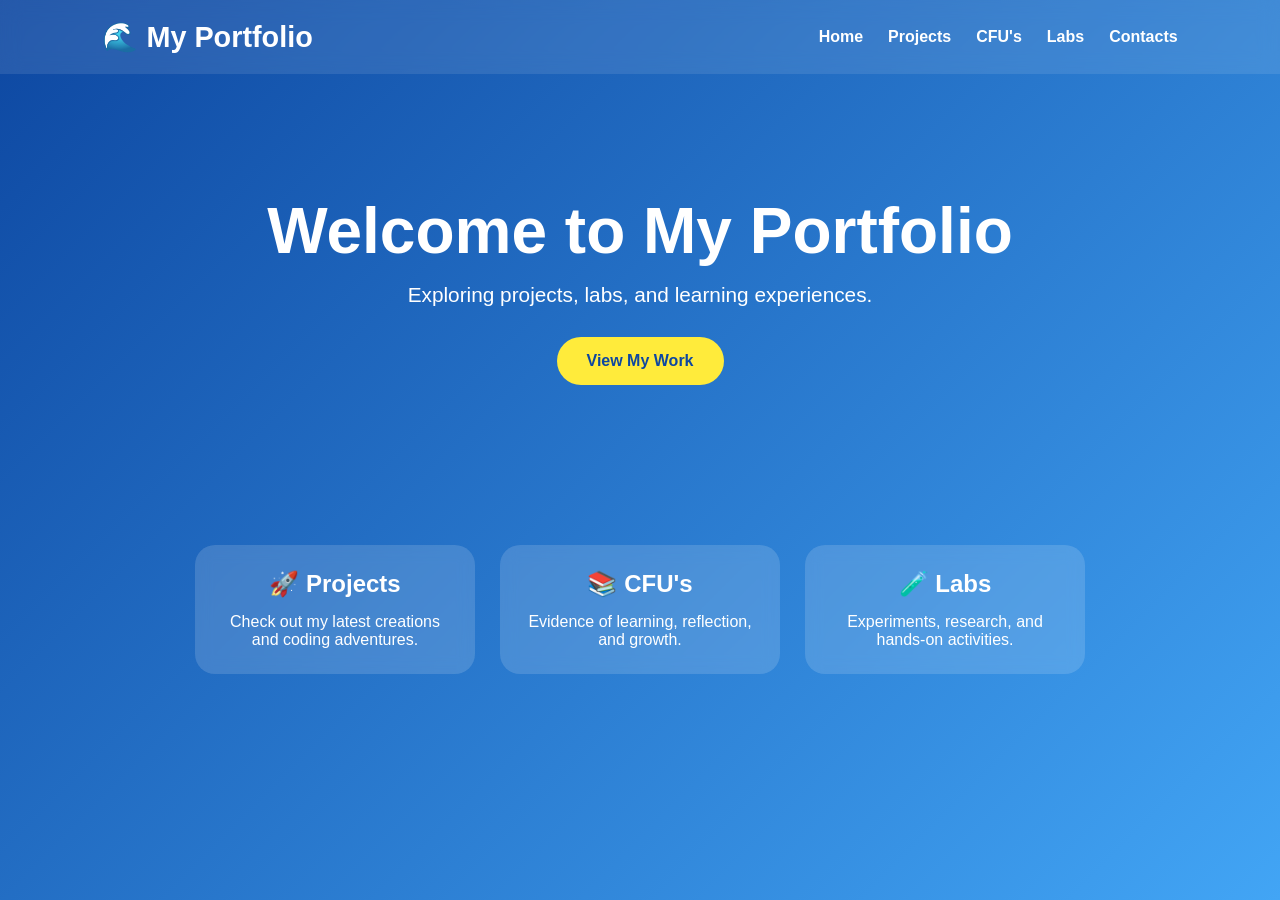
==== index.html @ 900897e3 "ghgh" ====
<!DOCTYPE html>
<html lang="en">
<head>
    <meta charset="UTF-8">
    <meta name="viewport" content="width=device-width, initial-scale=1.0">
    <title>My Portfolio</title>
    <link rel="stylesheet" href="style.css">
</head>
<body>

    <header>
        <nav>
            <div class="logo">🌊 My Portfolio</div>
            <ul>
                <li><a href="#">Home</a></li>
                <li><a href="#">Projects</a></li>
                <li><a href="#">CFU's</a></li>
                <li><a href="#">Labs</a></li>
                <li><a href="#">Contacts</a></li>
            </ul>
        </nav>
    </header>

    <section class="hero">
        <h1>Welcome to My Portfolio</h1>
        <p>Exploring projects, labs, and learning experiences.</p>
        <a href="#" class="btn">View My Work</a>
    </section>

    <section class="cards">
        <div class="card">
            <h2>🚀 Projects</h2>
            <p>Check out my latest creations and coding adventures.</p>
        </div>

        <div class="card">
            <h2>📚 CFU's</h2>
            <p>Evidence of learning, reflection, and growth.</p>
        </div>

        <div class="card">
            <h2>🧪 Labs</h2>
            <p>Experiments, research, and hands-on activities.</p>
        </div>
    </section>

</body>
</html>
---- style.css ----
* {
    margin: 0;
    padding: 0;
    box-sizing: border-box;
    font-family: "Poppins", Arial, sans-serif;
}

body {
    background: linear-gradient(135deg, #0d47a1, #42a5f5);
    color: white;
    min-height: 100vh;
}

/* Navigation */
nav {
    display: flex;
    justify-content: space-between;
    align-items: center;
    padding: 20px 8%;
    background: rgba(255, 255, 255, 0.1);
    backdrop-filter: blur(10px);
}

.logo {
    font-size: 1.8rem;
    font-weight: bold;
}

nav ul {
    display: flex;
    list-style: none;
    gap: 25px;
}

nav a {
    color: white;
    text-decoration: none;
    font-weight: 600;
    transition: 0.3s;
}

nav a:hover {
    color: #ffeb3b;
}

/* Hero Section */
.hero {
    text-align: center;
    padding: 120px 20px;
}

.hero h1 {
    font-size: 4rem;
    margin-bottom: 15px;
}

.hero p {
    font-size: 1.3rem;
    margin-bottom: 30px;
}

.btn {
    display: inline-block;
    background: #ffeb3b;
    color: #0d47a1;
    padding: 15px 30px;
    border-radius: 50px;
    text-decoration: none;
    font-weight: bold;
    transition: 0.3s;
}

.btn:hover {
    transform: translateY(-4px);
    background: white;
}

/* Cards */
.cards {
    display: flex;
    justify-content: center;
    gap: 25px;
    flex-wrap: wrap;
    padding: 40px;
}

.card {
    background: rgba(255, 255, 255, 0.15);
    backdrop-filter: blur(8px);
    width: 280px;
    padding: 25px;
    border-radius: 20px;
    text-align: center;
    transition: 0.3s;
}

.card:hover {
    transform: translateY(-10px) scale(1.05);
}

.card h2 {
    margin-bottom: 15px;
}
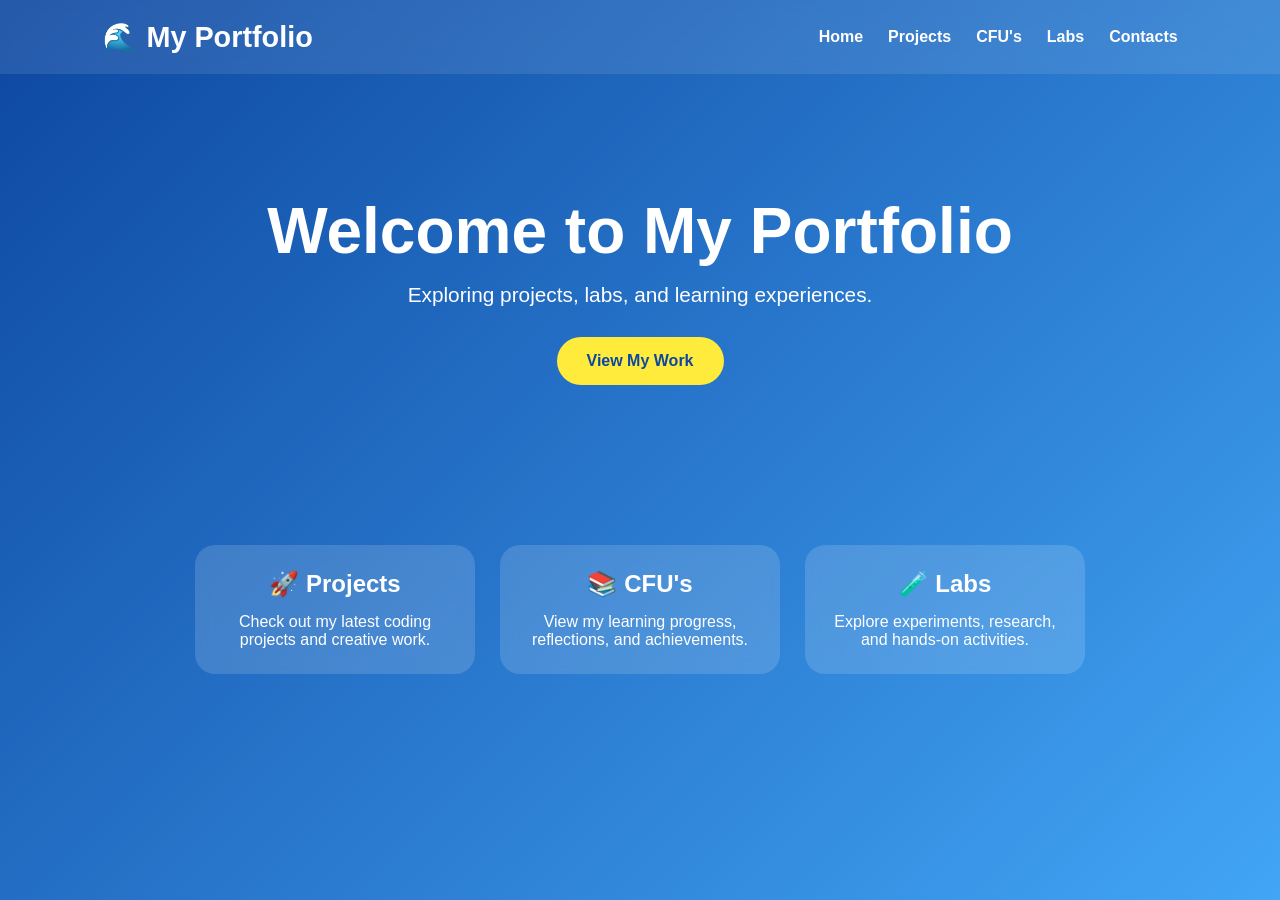
==== commit 67381303: "new change" ====
--- a/index.html
+++ b/index.html
@@ -8,40 +8,47 @@
 </head>
 <body>
 
+    <!-- Navigation Bar -->
     <header>
         <nav>
             <div class="logo">🌊 My Portfolio</div>
             <ul>
-                <li><a href="#">Home</a></li>
-                <li><a href="#">Projects</a></li>
-                <li><a href="#">CFU's</a></li>
-                <li><a href="#">Labs</a></li>
-                <li><a href="#">Contacts</a></li>
+                <li><a href="index.html">Home</a></li>
+                <li><a href="projects.html">Projects</a></li>
+                <li><a href="cfus.html">CFU's</a></li>
+                <li><a href="labs.html">Labs</a></li>
+                <li><a href="contacts.html">Contacts</a></li>
             </ul>
         </nav>
     </header>
 
+    <!-- Hero Section -->
     <section class="hero">
         <h1>Welcome to My Portfolio</h1>
         <p>Exploring projects, labs, and learning experiences.</p>
-        <a href="#" class="btn">View My Work</a>
+
+        <!-- Button goes to Projects page -->
+        <a href="projects.html" class="btn">View My Work</a>
     </section>
 
+    <!-- Feature Cards -->
     <section class="cards">
+
         <div class="card">
             <h2>🚀 Projects</h2>
-            <p>Check out my latest creations and coding adventures.</p>
+            <p>Check out my latest coding projects and creative work.</p>
         </div>
 
         <div class="card">
             <h2>📚 CFU's</h2>
-            <p>Evidence of learning, reflection, and growth.</p>
+            <p>View my learning progress, reflections, and achievements.</p>
         </div>
 
         <div class="card">
             <h2>🧪 Labs</h2>
-            <p>Experiments, research, and hands-on activities.</p>
+            <p>Explore experiments, research, and hands-on activities.</p>
         </div>
+
     </section>
 
 </body>
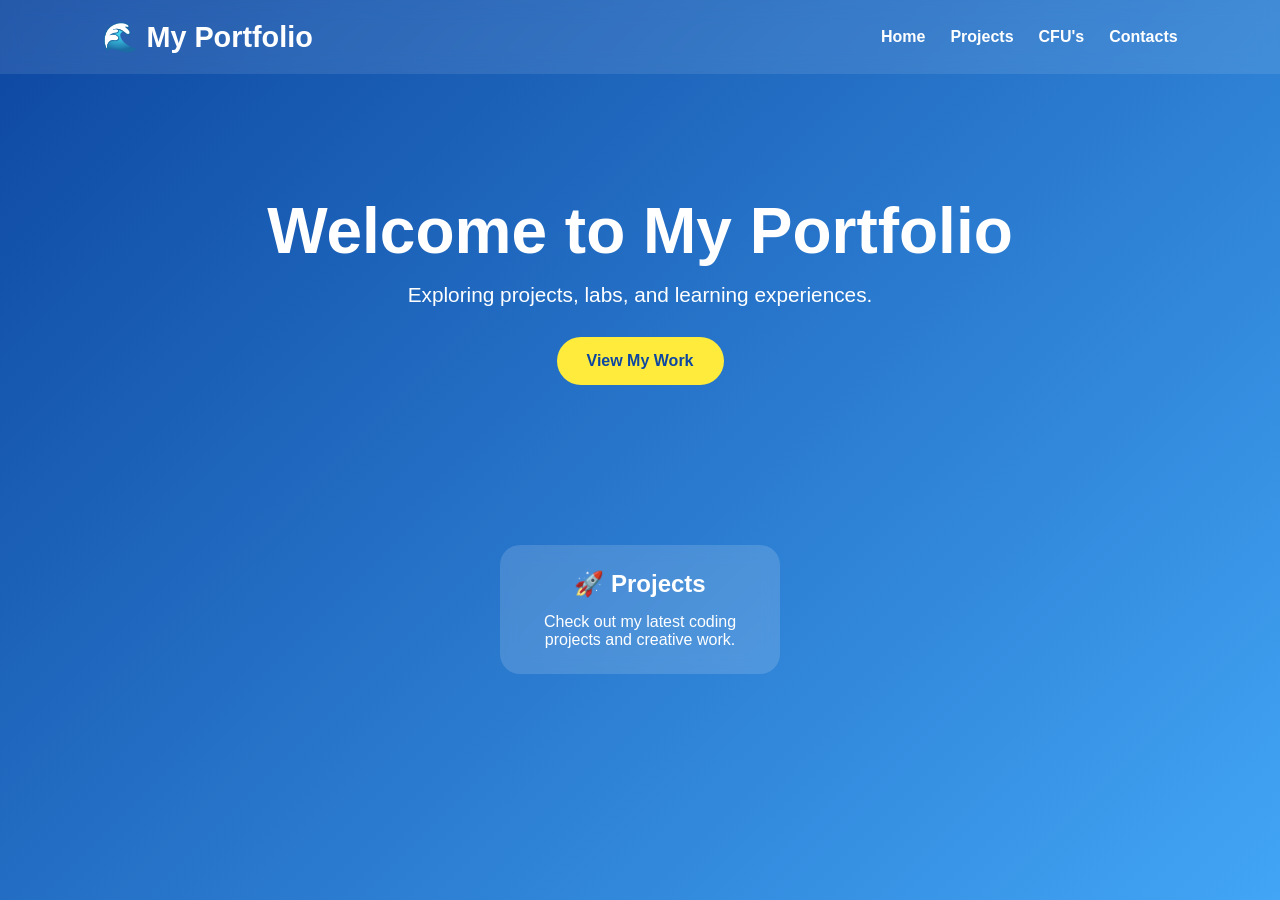
==== commit 8f370718: "chnagers" ====
--- a/index.html
+++ b/index.html
@@ -15,8 +15,8 @@
             <ul>
                 <li><a href="index.html">Home</a></li>
                 <li><a href="projects.html">Projects</a></li>
-                <li><a href="cfus.html">CFU's</a></li>
-                <li><a href="labs.html">Labs</a></li>
+                <li><a href="Aboutme.html">CFU's</a></li>
+                
                 <li><a href="contacts.html">Contacts</a></li>
             </ul>
         </nav>
@@ -39,15 +39,7 @@
             <p>Check out my latest coding projects and creative work.</p>
         </div>
 
-        <div class="card">
-            <h2>📚 CFU's</h2>
-            <p>View my learning progress, reflections, and achievements.</p>
-        </div>
-
-        <div class="card">
-            <h2>🧪 Labs</h2>
-            <p>Explore experiments, research, and hands-on activities.</p>
-        </div>
+        
 
     </section>
 
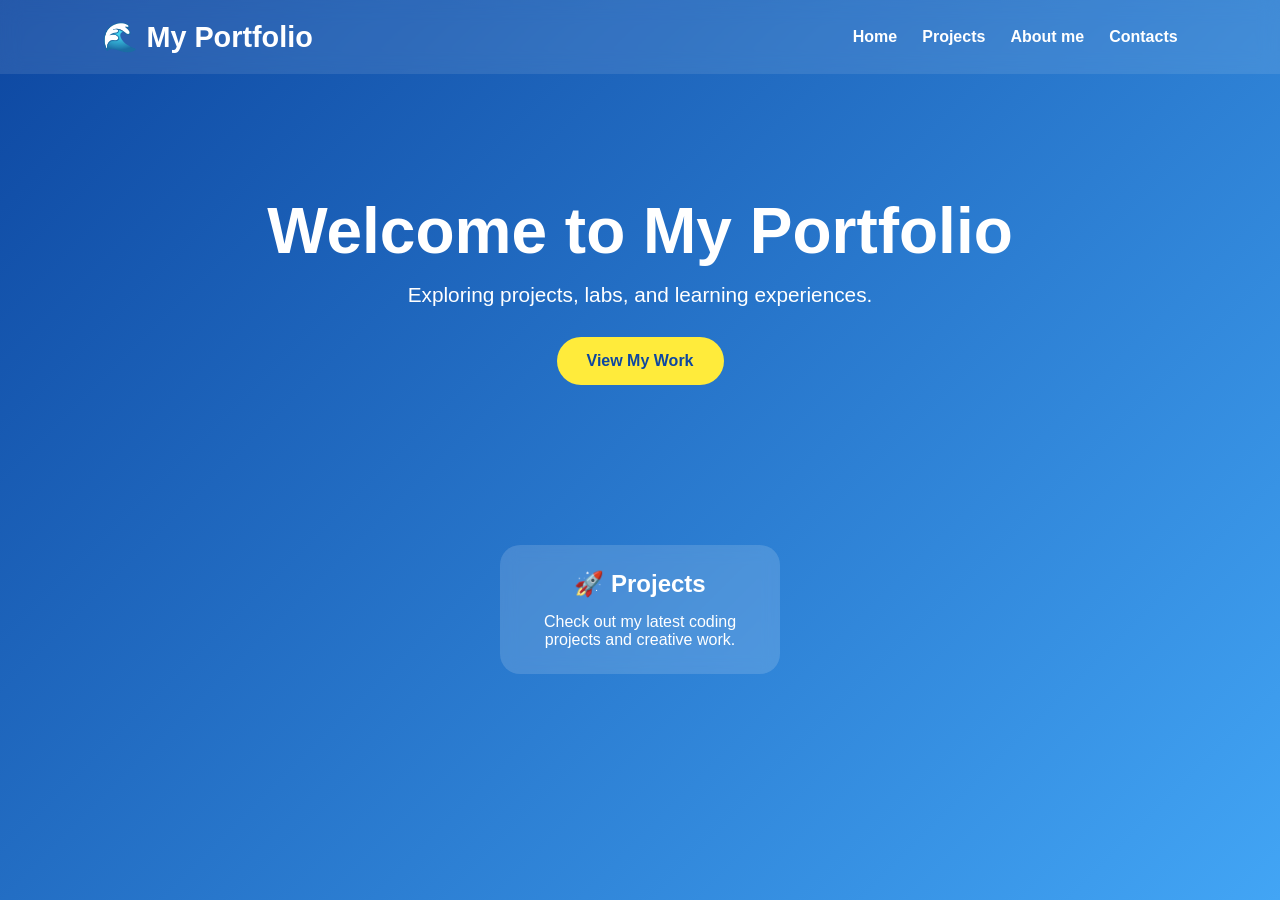
==== commit b71a891b: "About me fix" ====
--- a/index.html
+++ b/index.html
@@ -15,7 +15,7 @@
             <ul>
                 <li><a href="index.html">Home</a></li>
                 <li><a href="projects.html">Projects</a></li>
-                <li><a href="Aboutme.html">CFU's</a></li>
+                <li><a href="Aboutme.html">About me</a></li>
                 
                 <li><a href="contacts.html">Contacts</a></li>
             </ul>
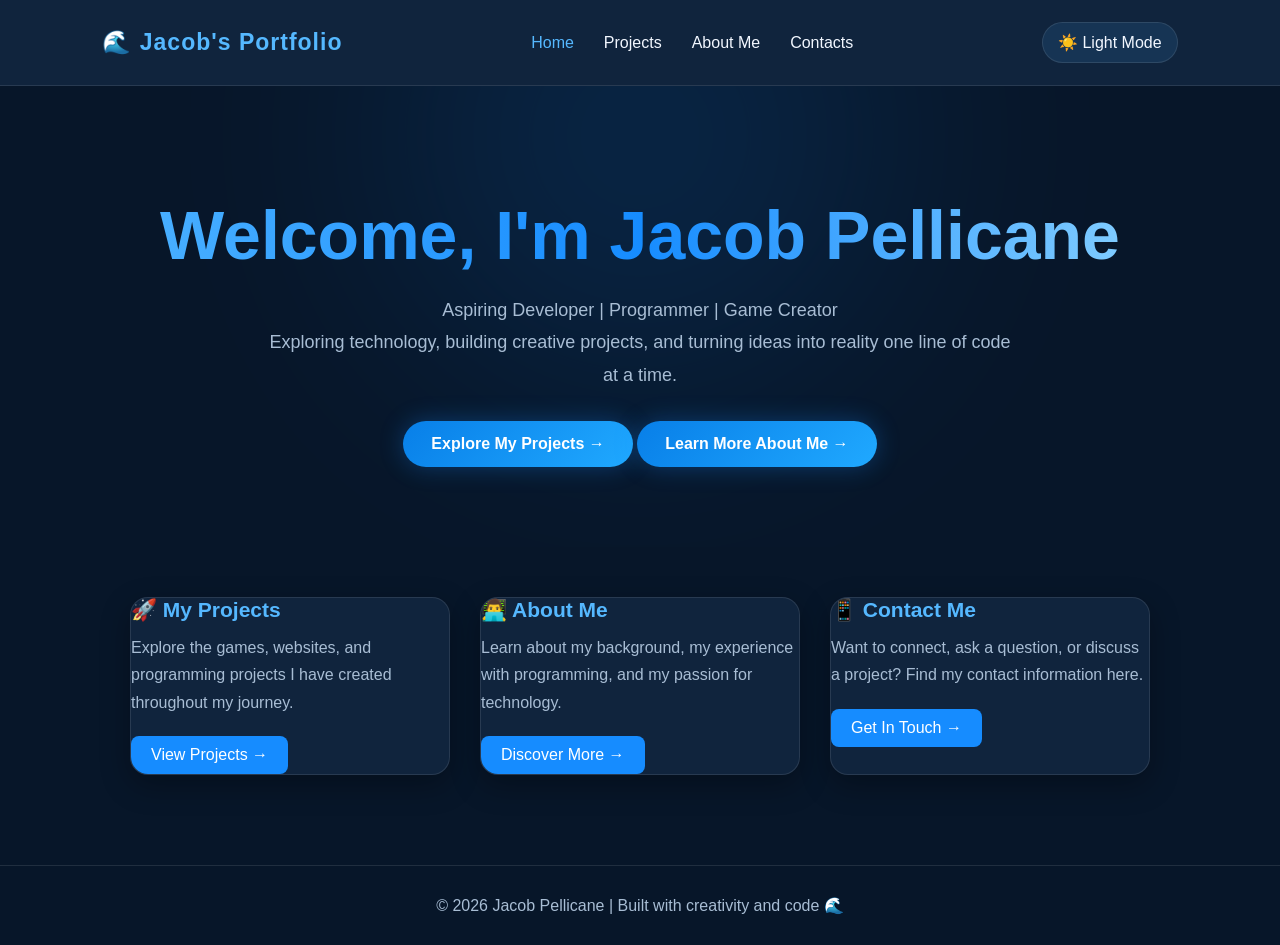
==== commit 2283fda0: "another fix" ====
--- a/index.html
+++ b/index.html
@@ -1,47 +1,149 @@
+
 <!DOCTYPE html>
 <html lang="en">
+
 <head>
     <meta charset="UTF-8">
     <meta name="viewport" content="width=device-width, initial-scale=1.0">
-    <title>My Portfolio</title>
+
+    <title>Jacob Pellicane | Portfolio</title>
+
     <link rel="stylesheet" href="style.css">
 </head>
+
 <body>
 
-    <!-- Navigation Bar -->
+    <!-- NAVIGATION BAR -->
+
     <header>
         <nav>
-            <div class="logo">🌊 My Portfolio</div>
+
+            <div class="logo">
+                🌊 Jacob's Portfolio
+            </div>
+
             <ul>
-                <li><a href="index.html">Home</a></li>
+                <li><a class="active" href="index.html">Home</a></li>
                 <li><a href="projects.html">Projects</a></li>
-                <li><a href="Aboutme.html">About me</a></li>
-                
+                <li><a href="Aboutme.html">About Me</a></li>
                 <li><a href="contacts.html">Contacts</a></li>
             </ul>
+
+            <button id="theme-toggle">
+                ☀️ Light Mode
+            </button>
+
         </nav>
     </header>
 
-    <!-- Hero Section -->
+
+    <!-- MAIN HERO SECTION -->
+
     <section class="hero">
-        <h1>Welcome to My Portfolio</h1>
-        <p>Exploring projects, labs, and learning experiences.</p>
 
-        <!-- Button goes to Projects page -->
-        <a href="projects.html" class="btn">View My Work</a>
-    </section>
+        <h1>Welcome, I'm Jacob Pellicane</h1>
 
-    <!-- Feature Cards -->
-    <section class="cards">
+        <p>
+            Aspiring Developer | Programmer | Game Creator
+        </p>
 
-        <div class="card">
-            <h2>🚀 Projects</h2>
-            <p>Check out my latest coding projects and creative work.</p>
-        </div>
+        <p>
+            Exploring technology, building creative projects,
+            and turning ideas into reality one line of code at a time.
+        </p>
 
-        
+        <a href="projects.html" class="btn">
+            Explore My Projects →
+        </a>
+
+        <a href="Aboutme.html" class="btn">
+            Learn More About Me →
+        </a>
 
     </section>
 
+
+    <!-- FEATURE CARDS -->
+
+    <section class="projects-container">
+
+        <div class="card reveal">
+
+            <div class="card-content">
+
+                <h3>🚀 My Projects</h3>
+
+                <p>
+                    Explore the games, websites, and programming
+                    projects I have created throughout my journey.
+                </p>
+
+                <a href="projects.html" class="project-link">
+                    View Projects →
+                </a>
+
+            </div>
+
+        </div>
+
+
+        <div class="card reveal">
+
+            <div class="card-content">
+
+                <h3>👨‍💻 About Me</h3>
+
+                <p>
+                    Learn about my background, my experience
+                    with programming, and my passion for technology.
+                </p>
+
+                <a href="Aboutme.html" class="project-link">
+                    Discover More →
+                </a>
+
+            </div>
+
+        </div>
+
+
+        <div class="card reveal">
+
+            <div class="card-content">
+
+                <h3>📱 Contact Me</h3>
+
+                <p>
+                    Want to connect, ask a question, or discuss
+                    a project? Find my contact information here.
+                </p>
+
+                <a href="contacts.html" class="project-link">
+                    Get In Touch →
+                </a>
+
+            </div>
+
+        </div>
+
+    </section>
+
+
+    <!-- FOOTER -->
+
+    <footer>
+
+        <p>
+            © 2026 Jacob Pellicane |
+            Built with creativity and code 🌊
+        </p>
+
+    </footer>
+
+
+    <!-- JAVASCRIPT -->
+
+    <script src="script.js"></script>
+
 </body>
-</html>+</html>
--- a/style.css
+++ b/style.css
@@ -1,103 +1,356 @@
+
+/* =================================
+   JACOB PELLICANE - OCEAN PORTFOLIO
+================================= */
+
+:root {
+    --background: #071629;
+    --surface: #10243d;
+    --surface-hover: #163454;
+    --text: #f2f7ff;
+    --muted: #a8bdd4;
+    --accent: #168cff;
+    --accent-light: #55b8ff;
+    --border: rgba(255,255,255,0.1);
+    --shadow: rgba(0,0,0,0.3);
+}
+
+body.light-mode {
+    --background: #edf6ff;
+    --surface: #ffffff;
+    --surface-hover: #e0efff;
+    --text: #10243d;
+    --muted: #536b84;
+    --accent: #087fe8;
+    --accent-light: #0068c9;
+    --border: rgba(0,50,100,0.12);
+    --shadow: rgba(0,40,90,0.12);
+}
+
 * {
     margin: 0;
     padding: 0;
     box-sizing: border-box;
-    font-family: "Poppins", Arial, sans-serif;
+}
+
+html {
+    scroll-behavior: smooth;
 }
 
 body {
-    background: linear-gradient(135deg, #0d47a1, #42a5f5);
-    color: white;
+    font-family: 'Segoe UI', Arial, sans-serif;
+    background: var(--background);
+    color: var(--text);
     min-height: 100vh;
-}
-
-/* Navigation */
+    transition: background 0.35s, color 0.35s;
+    overflow-x: hidden;
+}
+
+/* NAVIGATION */
+
 nav {
     display: flex;
     justify-content: space-between;
     align-items: center;
-    padding: 20px 8%;
-    background: rgba(255, 255, 255, 0.1);
-    backdrop-filter: blur(10px);
+    padding: 22px 8%;
+    background: var(--surface);
+    border-bottom: 1px solid var(--border);
+    position: sticky;
+    top: 0;
+    z-index: 100;
+    backdrop-filter: blur(15px);
 }
 
 .logo {
-    font-size: 1.8rem;
+    font-size: 23px;
     font-weight: bold;
+    color: var(--accent-light);
+    letter-spacing: 1px;
 }
 
 nav ul {
     display: flex;
+    align-items: center;
+    gap: 30px;
     list-style: none;
-    gap: 25px;
 }
 
 nav a {
+    text-decoration: none;
+    color: var(--text);
+    font-weight: 500;
+    transition: color 0.3s;
+}
+
+nav a:hover,
+nav a.active {
+    color: var(--accent-light);
+}
+
+/* THEME BUTTON */
+
+#theme-toggle {
+    background: var(--surface-hover);
+    border: 1px solid var(--border);
+    color: var(--text);
+    border-radius: 50px;
+    padding: 10px 15px;
+    cursor: pointer;
+    font-size: 16px;
+    transition: 0.3s;
+}
+
+#theme-toggle:hover {
+    background: var(--accent);
+    transform: scale(1.05);
+}
+
+/* HERO SECTION */
+
+.hero {
+    position: relative;
+    text-align: center;
+    padding: 110px 20px 80px;
+    overflow: hidden;
+}
+
+.hero::before {
+    content: "";
+    position: absolute;
+    width: 500px;
+    height: 500px;
+    background: var(--accent);
+    opacity: 0.13;
+    filter: blur(130px);
+    border-radius: 50%;
+    top: -200px;
+    left: 50%;
+    transform: translateX(-50%);
+    pointer-events: none;
+}
+
+.hero > * {
+    position: relative;
+}
+
+.hero h1 {
+    font-size: clamp(38px, 7vw, 68px);
+    margin-bottom: 20px;
+    background: linear-gradient(90deg, #55b8ff, #168cff, #9cddff);
+    -webkit-background-clip: text;
+    background-clip: text;
+    color: transparent;
+}
+
+.hero p {
+    color: var(--muted);
+    font-size: 18px;
+    line-height: 1.8;
+    max-width: 750px;
+    margin: 0 auto;
+}
+
+/* BUTTONS */
+
+.btn {
+    display: inline-block;
+    margin-top: 30px;
+    padding: 14px 28px;
+    background: linear-gradient(135deg, #087fe8, #20a9ff);
+    color: white;
+    border-radius: 30px;
+    text-decoration: none;
+    font-weight: bold;
+    box-shadow: 0 0 25px rgba(22,140,255,0.3);
+    transition: 0.3s;
+}
+
+.btn:hover {
+    transform: translateY(-4px);
+    box-shadow: 0 0 35px rgba(22,140,255,0.6);
+}
+
+/* PROJECTS */
+
+.projects-container,
+.contact-container {
+    display: flex;
+    justify-content: center;
+    flex-wrap: wrap;
+    gap: 30px;
+    max-width: 1150px;
+    padding: 20px;
+    margin: 30px auto 70px;
+}
+
+.card {
+    background: var(--surface);
+    border: 1px solid var(--border);
+    border-radius: 18px;
+    overflow: hidden;
+    width: 320px;
+    text-align: left;
+    box-shadow: 0 10px 30px var(--shadow);
+    transition: transform 0.35s, box-shadow 0.35s,
+                background 0.35s;
+}
+
+.card:hover {
+    transform: translateY(-12px);
+    box-shadow: 0 15px 40px rgba(22,140,255,0.2);
+}
+
+.project-card img {
+    width: 100%;
+    height: 210px;
+    object-fit: cover;
+    display: block;
+    transition: transform 0.5s;
+}
+
+.project-card:hover img {
+    transform: scale(1.06);
+}
+
+.project-card .card-content {
+    padding: 22px;
+}
+
+.card h3 {
+    color: var(--accent-light);
+    margin-bottom: 12px;
+    font-size: 21px;
+}
+
+.card p {
+    color: var(--muted);
+    line-height: 1.7;
+}
+
+.card a.project-link {
+    display: inline-block;
+    margin-top: 20px;
+    padding: 10px 20px;
+    background: var(--accent);
     color: white;
     text-decoration: none;
-    font-weight: 600;
+    border-radius: 8px;
     transition: 0.3s;
 }
 
-nav a:hover {
-    color: #ffeb3b;
-}
-
-/* Hero Section */
-.hero {
+.card a.project-link:hover {
+    background: #005bb5;
+    transform: translateX(4px);
+}
+
+/* CONTACT CARDS */
+
+.contact-container .card {
+    padding: 30px;
     text-align: center;
-    padding: 120px 20px;
-}
-
-.hero h1 {
-    font-size: 4rem;
+    width: 250px;
+}
+
+.contact-container .card a {
+    color: var(--accent-light);
+    text-decoration: none;
+    display: inline-block;
+    margin-top: 15px;
+}
+
+/* ABOUT ME */
+
+.about-content {
+    max-width: 850px;
+    margin: 30px auto 80px;
+    padding: 35px;
+    background: var(--surface);
+    border: 1px solid var(--border);
+    border-radius: 20px;
+    line-height: 1.9;
+    color: var(--muted);
+}
+
+.about-content h2 {
+    color: var(--accent-light);
     margin-bottom: 15px;
 }
 
-.hero p {
-    font-size: 1.3rem;
-    margin-bottom: 30px;
-}
-
-.btn {
-    display: inline-block;
-    background: #ffeb3b;
-    color: #0d47a1;
-    padding: 15px 30px;
-    border-radius: 50px;
-    text-decoration: none;
-    font-weight: bold;
-    transition: 0.3s;
-}
-
-.btn:hover {
-    transform: translateY(-4px);
-    background: white;
-}
-
-/* Cards */
-.cards {
+.skills {
     display: flex;
+    flex-wrap: wrap;
     justify-content: center;
-    gap: 25px;
-    flex-wrap: wrap;
-    padding: 40px;
-}
-
-.card {
-    background: rgba(255, 255, 255, 0.15);
-    backdrop-filter: blur(8px);
-    width: 280px;
-    padding: 25px;
-    border-radius: 20px;
+    gap: 15px;
+    margin: 30px 0;
+}
+
+.skill {
+    padding: 12px 22px;
+    background: var(--surface);
+    color: var(--accent-light);
+    border: 1px solid var(--accent);
+    border-radius: 30px;
+}
+
+/* ANIMATIONS */
+
+.reveal {
+    opacity: 0;
+    transform: translateY(30px);
+    transition: opacity 0.8s ease, transform 0.8s ease;
+}
+
+.reveal.visible {
+    opacity: 1;
+    transform: translateY(0);
+}
+
+/* FOOTER */
+
+footer {
     text-align: center;
-    transition: 0.3s;
-}
-
-.card:hover {
-    transform: translateY(-10px) scale(1.05);
-}
-
-.card h2 {
-    margin-bottom: 15px;
-}+    padding: 30px;
+    color: var(--muted);
+    border-top: 1px solid var(--border);
+}
+
+/* MOBILE */
+
+@media (max-width: 700px) {
+    nav {
+        flex-direction: column;
+        gap: 20px;
+        padding: 20px;
+    }
+
+    nav ul {
+        gap: 15px;
+        flex-wrap: wrap;
+        justify-content: center;
+    }
+
+    nav a {
+        font-size: 14px;
+    }
+
+    .hero {
+        padding: 75px 18px 50px;
+    }
+
+    .hero p {
+        font-size: 16px;
+    }
+
+    .card {
+        width: 100%;
+        max-width: 350px;
+    }
+}
+
+@media (prefers-reduced-motion: reduce) {
+    *, *::before, *::after {
+        scroll-behavior: auto !important;
+        transition-duration: 0.01ms !important;
+        animation-duration: 0.01ms !important;
+    }
+}
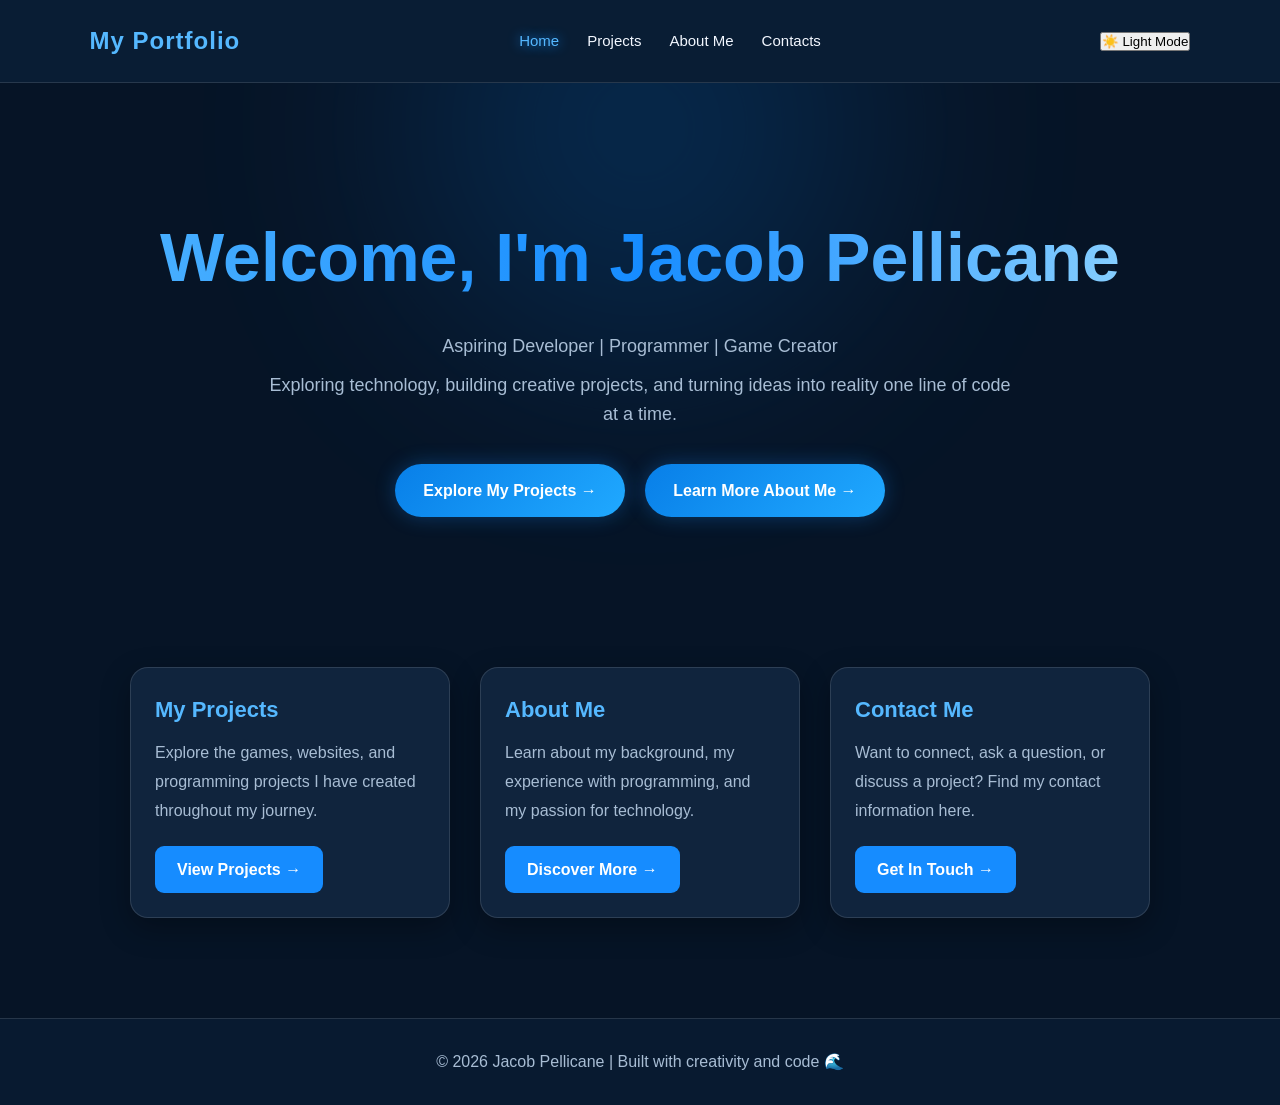
==== commit 0be64489: "that wasnt the final :(" ====
--- a/index.html
+++ b/index.html
@@ -19,7 +19,7 @@
         <nav>
 
             <div class="logo">
-                🌊 Jacob's Portfolio
+                 My Portfolio
             </div>
 
             <ul>
@@ -71,7 +71,7 @@
 
             <div class="card-content">
 
-                <h3>🚀 My Projects</h3>
+                <h3> My Projects</h3>
 
                 <p>
                     Explore the games, websites, and programming
@@ -91,7 +91,7 @@
 
             <div class="card-content">
 
-                <h3>👨‍💻 About Me</h3>
+                <h3>About Me</h3>
 
                 <p>
                     Learn about my background, my experience
@@ -111,7 +111,7 @@
 
             <div class="card-content">
 
-                <h3>📱 Contact Me</h3>
+                <h3> Contact Me</h3>
 
                 <p>
                     Want to connect, ask a question, or discuss
--- a/style.css
+++ b/style.css
@@ -1,31 +1,22 @@
-
-/* =================================
+/* =========================================
    JACOB PELLICANE - OCEAN PORTFOLIO
-================================= */
+   PURE CSS - NO JAVASCRIPT REQUIRED
+========================================= */
+
+/* COLOR SETTINGS */
 
 :root {
-    --background: #071629;
+    --background: #061426;
     --surface: #10243d;
-    --surface-hover: #163454;
+    --surface-hover: #183956;
     --text: #f2f7ff;
     --muted: #a8bdd4;
-    --accent: #168cff;
-    --accent-light: #55b8ff;
-    --border: rgba(255,255,255,0.1);
-    --shadow: rgba(0,0,0,0.3);
-}
-
-body.light-mode {
-    --background: #edf6ff;
-    --surface: #ffffff;
-    --surface-hover: #e0efff;
-    --text: #10243d;
-    --muted: #536b84;
-    --accent: #087fe8;
-    --accent-light: #0068c9;
-    --border: rgba(0,50,100,0.12);
-    --shadow: rgba(0,40,90,0.12);
-}
+    --blue: #168cff;
+    --light-blue: #55b8ff;
+    --border: rgba(255,255,255,0.12);
+}
+
+/* RESET */
 
 * {
     margin: 0;
@@ -42,67 +33,54 @@
     background: var(--background);
     color: var(--text);
     min-height: 100vh;
-    transition: background 0.35s, color 0.35s;
     overflow-x: hidden;
+    line-height: 1.6;
 }
 
 /* NAVIGATION */
+
+header {
+    position: relative;
+    z-index: 10;
+}
 
 nav {
     display: flex;
     justify-content: space-between;
     align-items: center;
-    padding: 22px 8%;
-    background: var(--surface);
+    flex-wrap: wrap;
+    gap: 20px;
+    padding: 22px 7%;
+    background: rgba(10, 30, 53, 0.95);
     border-bottom: 1px solid var(--border);
-    position: sticky;
-    top: 0;
-    z-index: 100;
-    backdrop-filter: blur(15px);
 }
 
 .logo {
-    font-size: 23px;
+    font-size: 24px;
     font-weight: bold;
-    color: var(--accent-light);
+    color: var(--light-blue);
     letter-spacing: 1px;
 }
 
 nav ul {
     display: flex;
     align-items: center;
-    gap: 30px;
+    gap: 28px;
     list-style: none;
 }
 
-nav a {
+nav ul li a {
     text-decoration: none;
     color: var(--text);
+    font-size: 15px;
     font-weight: 500;
-    transition: color 0.3s;
-}
-
-nav a:hover,
-nav a.active {
-    color: var(--accent-light);
-}
-
-/* THEME BUTTON */
-
-#theme-toggle {
-    background: var(--surface-hover);
-    border: 1px solid var(--border);
-    color: var(--text);
-    border-radius: 50px;
-    padding: 10px 15px;
-    cursor: pointer;
-    font-size: 16px;
-    transition: 0.3s;
-}
-
-#theme-toggle:hover {
-    background: var(--accent);
-    transform: scale(1.05);
+    transition: 0.3s ease;
+}
+
+nav ul li a:hover,
+nav ul li a.active {
+    color: var(--light-blue);
+    text-shadow: 0 0 12px var(--blue);
 }
 
 /* HERO SECTION */
@@ -110,22 +88,25 @@
 .hero {
     position: relative;
     text-align: center;
-    padding: 110px 20px 80px;
+    padding: 120px 20px 100px;
     overflow: hidden;
 }
+
+/* GLOWING BACKGROUND */
 
 .hero::before {
     content: "";
     position: absolute;
-    width: 500px;
-    height: 500px;
-    background: var(--accent);
-    opacity: 0.13;
-    filter: blur(130px);
-    border-radius: 50%;
-    top: -200px;
+    width: 450px;
+    height: 450px;
+    top: -180px;
     left: 50%;
     transform: translateX(-50%);
+    background: #087fe8;
+    opacity: 0.2;
+    filter: blur(120px);
+    border-radius: 50%;
+    animation: oceanGlow 5s ease-in-out infinite alternate;
     pointer-events: none;
 }
 
@@ -133,114 +114,134 @@
     position: relative;
 }
 
+/* HERO TITLE */
+
 .hero h1 {
-    font-size: clamp(38px, 7vw, 68px);
+    font-size: clamp(38px, 6vw, 68px);
     margin-bottom: 20px;
-    background: linear-gradient(90deg, #55b8ff, #168cff, #9cddff);
+    background: linear-gradient(
+        90deg,
+        #55b8ff,
+        #168cff,
+        #a5e1ff
+    );
     -webkit-background-clip: text;
     background-clip: text;
     color: transparent;
+    animation: fadeDown 1s ease;
 }
 
 .hero p {
+    max-width: 750px;
+    margin: 10px auto;
     color: var(--muted);
     font-size: 18px;
-    line-height: 1.8;
-    max-width: 750px;
-    margin: 0 auto;
+    animation: fadeUp 1.2s ease;
 }
 
 /* BUTTONS */
 
 .btn {
     display: inline-block;
-    margin-top: 30px;
+    margin: 25px 8px 0;
     padding: 14px 28px;
     background: linear-gradient(135deg, #087fe8, #20a9ff);
     color: white;
     border-radius: 30px;
     text-decoration: none;
     font-weight: bold;
-    box-shadow: 0 0 25px rgba(22,140,255,0.3);
-    transition: 0.3s;
+    box-shadow: 0 0 20px rgba(22,140,255,0.3);
+    transition: all 0.3s ease;
 }
 
 .btn:hover {
-    transform: translateY(-4px);
-    box-shadow: 0 0 35px rgba(22,140,255,0.6);
-}
-
-/* PROJECTS */
+    transform: translateY(-5px);
+    box-shadow: 0 0 35px rgba(22,140,255,0.7);
+}
+
+/* PROJECTS AND CONTACT CONTAINERS */
 
 .projects-container,
 .contact-container {
     display: flex;
     justify-content: center;
+    align-items: stretch;
     flex-wrap: wrap;
     gap: 30px;
-    max-width: 1150px;
+    max-width: 1200px;
+    margin: 30px auto 80px;
     padding: 20px;
-    margin: 30px auto 70px;
-}
+}
+
+/* CARDS */
 
 .card {
+    width: 320px;
     background: var(--surface);
     border: 1px solid var(--border);
     border-radius: 18px;
     overflow: hidden;
-    width: 320px;
-    text-align: left;
-    box-shadow: 0 10px 30px var(--shadow);
-    transition: transform 0.35s, box-shadow 0.35s,
-                background 0.35s;
+    box-shadow: 0 10px 30px rgba(0,0,0,0.3);
+    transition: transform 0.35s ease,
+                box-shadow 0.35s ease,
+                border-color 0.35s ease;
+    animation: fadeUp 0.9s ease both;
 }
 
 .card:hover {
     transform: translateY(-12px);
-    box-shadow: 0 15px 40px rgba(22,140,255,0.2);
-}
+    border-color: var(--blue);
+    box-shadow: 0 15px 40px rgba(22,140,255,0.25);
+}
+
+/* PROJECT IMAGES */
 
 .project-card img {
     width: 100%;
     height: 210px;
+    display: block;
     object-fit: cover;
-    display: block;
-    transition: transform 0.5s;
+    transition: transform 0.5s ease;
 }
 
 .project-card:hover img {
-    transform: scale(1.06);
-}
-
-.project-card .card-content {
-    padding: 22px;
+    transform: scale(1.07);
+}
+
+/* CARD CONTENT */
+
+.card-content {
+    padding: 24px;
 }
 
 .card h3 {
-    color: var(--accent-light);
+    color: var(--light-blue);
+    font-size: 22px;
     margin-bottom: 12px;
-    font-size: 21px;
 }
 
 .card p {
     color: var(--muted);
-    line-height: 1.7;
-}
-
-.card a.project-link {
+    line-height: 1.8;
+}
+
+/* PROJECT LINKS */
+
+.project-link {
     display: inline-block;
     margin-top: 20px;
-    padding: 10px 20px;
-    background: var(--accent);
+    padding: 11px 22px;
+    background: var(--blue);
     color: white;
+    border-radius: 9px;
     text-decoration: none;
-    border-radius: 8px;
-    transition: 0.3s;
-}
-
-.card a.project-link:hover {
+    font-weight: bold;
+    transition: 0.3s ease;
+}
+
+.project-link:hover {
     background: #005bb5;
-    transform: translateX(4px);
+    transform: translateX(5px);
 }
 
 /* CONTACT CARDS */
@@ -248,14 +249,20 @@
 .contact-container .card {
     padding: 30px;
     text-align: center;
-    width: 250px;
+    width: 260px;
 }
 
 .contact-container .card a {
-    color: var(--accent-light);
-    text-decoration: none;
     display: inline-block;
     margin-top: 15px;
+    color: var(--light-blue);
+    text-decoration: none;
+    transition: 0.3s;
+}
+
+.contact-container .card a:hover {
+    color: white;
+    text-shadow: 0 0 12px var(--blue);
 }
 
 /* ABOUT ME */
@@ -263,63 +270,116 @@
 .about-content {
     max-width: 850px;
     margin: 30px auto 80px;
-    padding: 35px;
+    padding: 40px;
     background: var(--surface);
     border: 1px solid var(--border);
     border-radius: 20px;
+    color: var(--muted);
     line-height: 1.9;
-    color: var(--muted);
+    box-shadow: 0 10px 35px rgba(0,0,0,0.2);
+    animation: fadeUp 1s ease;
 }
 
 .about-content h2 {
-    color: var(--accent-light);
+    color: var(--light-blue);
     margin-bottom: 15px;
-}
+    margin-top: 25px;
+}
+
+.about-content p {
+    margin-bottom: 18px;
+}
+
+/* SKILLS */
 
 .skills {
     display: flex;
+    justify-content: center;
     flex-wrap: wrap;
-    justify-content: center;
     gap: 15px;
     margin: 30px 0;
 }
 
 .skill {
     padding: 12px 22px;
-    background: var(--surface);
-    color: var(--accent-light);
-    border: 1px solid var(--accent);
+    background: #102e4d;
+    color: var(--light-blue);
+    border: 1px solid var(--blue);
     border-radius: 30px;
-}
-
-/* ANIMATIONS */
-
-.reveal {
-    opacity: 0;
-    transform: translateY(30px);
-    transition: opacity 0.8s ease, transform 0.8s ease;
-}
-
-.reveal.visible {
-    opacity: 1;
-    transform: translateY(0);
+    transition: 0.3s ease;
+}
+
+.skill:hover {
+    background: var(--blue);
+    color: white;
+    transform: translateY(-5px);
+    box-shadow: 0 0 20px rgba(22,140,255,0.4);
+}
+
+/* OPTIONAL DISPLAY IMAGE */
+
+.profile-image {
+    width: 180px;
+    height: 180px;
+    object-fit: cover;
+    border-radius: 50%;
+    border: 4px solid var(--blue);
+    box-shadow: 0 0 30px rgba(22,140,255,0.4);
+    margin: 20px auto;
+    display: block;
 }
 
 /* FOOTER */
 
 footer {
     text-align: center;
-    padding: 30px;
+    padding: 30px 20px;
+    background: #081a30;
+    border-top: 1px solid var(--border);
     color: var(--muted);
-    border-top: 1px solid var(--border);
-}
-
-/* MOBILE */
+}
+
+/* ANIMATIONS */
+
+@keyframes fadeUp {
+    from {
+        opacity: 0;
+        transform: translateY(30px);
+    }
+    to {
+        opacity: 1;
+        transform: translateY(0);
+    }
+}
+
+@keyframes fadeDown {
+    from {
+        opacity: 0;
+        transform: translateY(-30px);
+    }
+    to {
+        opacity: 1;
+        transform: translateY(0);
+    }
+}
+
+@keyframes oceanGlow {
+    from {
+        opacity: 0.1;
+        transform: translateX(-50%) scale(0.9);
+    }
+    to {
+        opacity: 0.25;
+        transform: translateX(-50%) scale(1.2);
+    }
+}
+
+/* RESPONSIVE DESIGN */
 
 @media (max-width: 700px) {
+
     nav {
         flex-direction: column;
-        gap: 20px;
         padding: 20px;
     }
 
@@ -329,12 +389,12 @@
         justify-content: center;
     }
 
-    nav a {
+    nav ul li a {
         font-size: 14px;
     }
 
     .hero {
-        padding: 75px 18px 50px;
+        padding: 80px 18px;
     }
 
     .hero p {
@@ -345,12 +405,22 @@
         width: 100%;
         max-width: 350px;
     }
-}
+
+    .about-content {
+        margin: 20px;
+        padding: 25px;
+    }
+
+}
+
+/* ACCESSIBILITY */
 
 @media (prefers-reduced-motion: reduce) {
-    *, *::before, *::after {
+    *,
+    *::before,
+    *::after {
+        animation: none !important;
+        transition: none !important;
         scroll-behavior: auto !important;
-        transition-duration: 0.01ms !important;
-        animation-duration: 0.01ms !important;
-    }
-}
+    }
+}
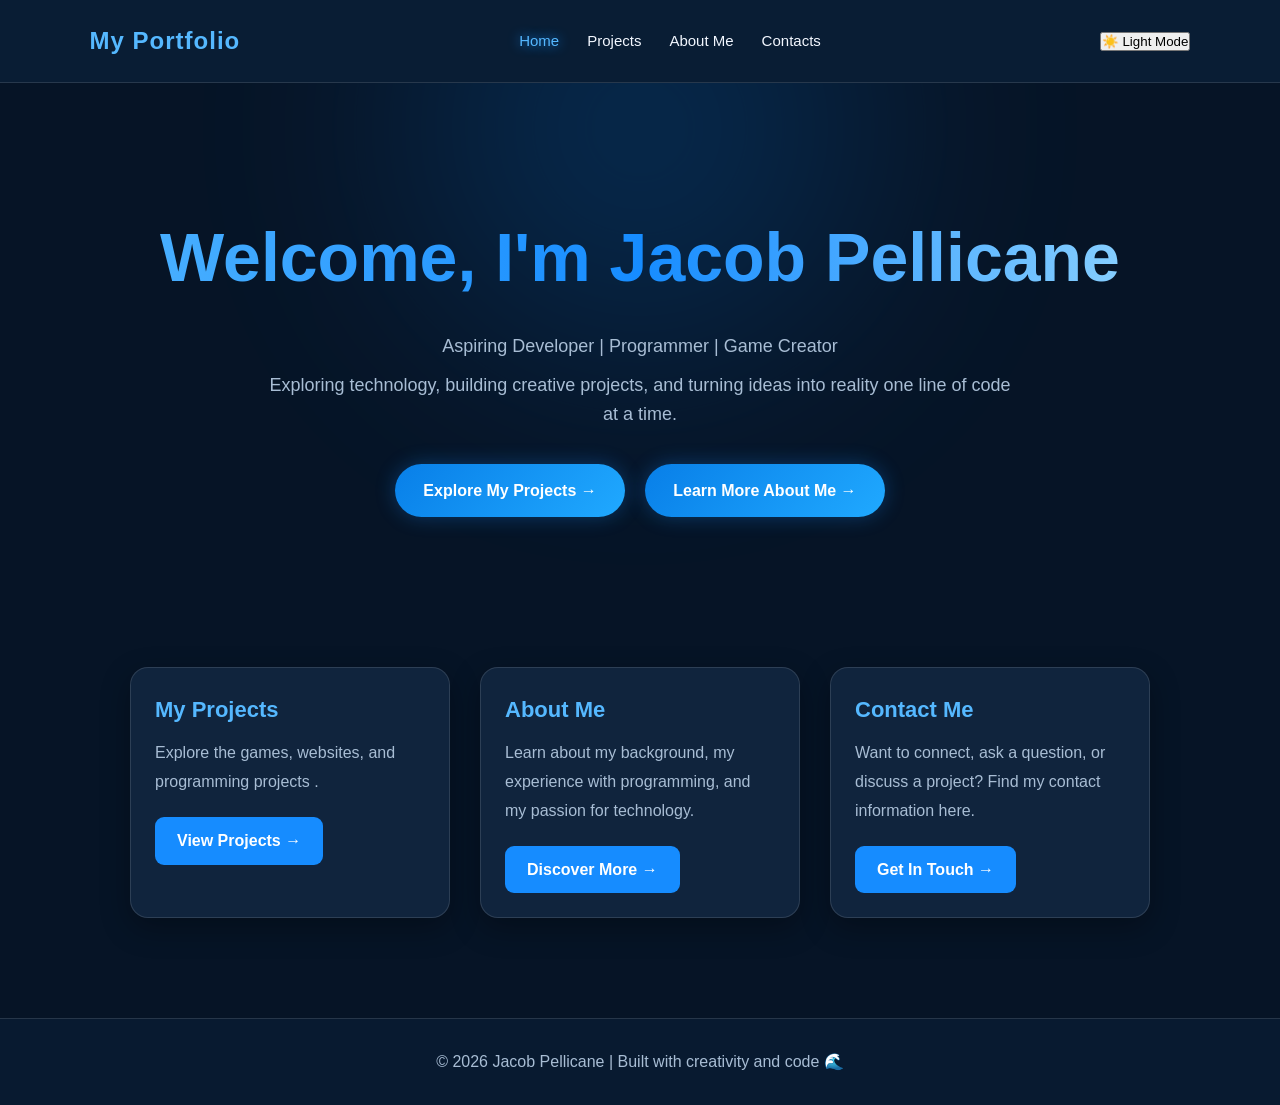
==== commit 5b6f6331: "weridness" ====
--- a/index.html
+++ b/index.html
@@ -75,7 +75,7 @@
 
                 <p>
                     Explore the games, websites, and programming
-                    projects I have created throughout my journey.
+                    projects .
                 </p>
 
                 <a href="projects.html" class="project-link">
